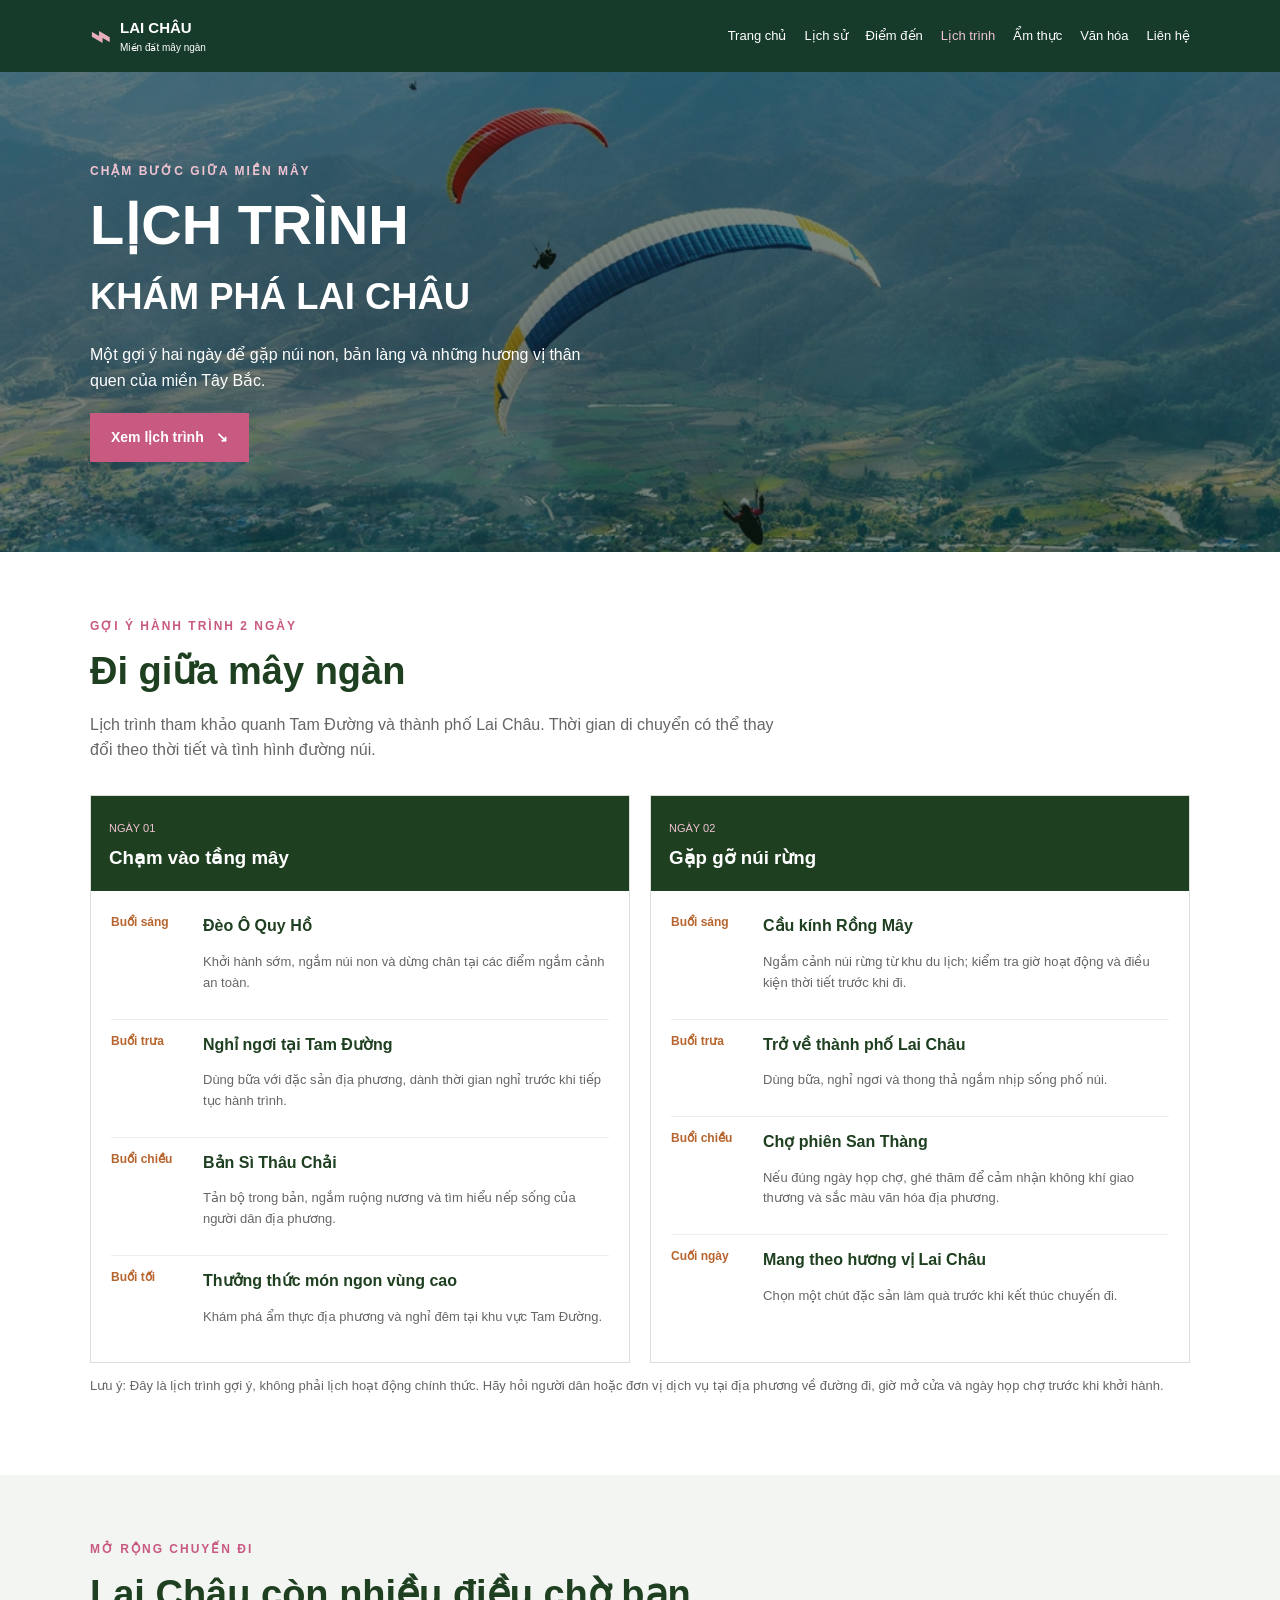
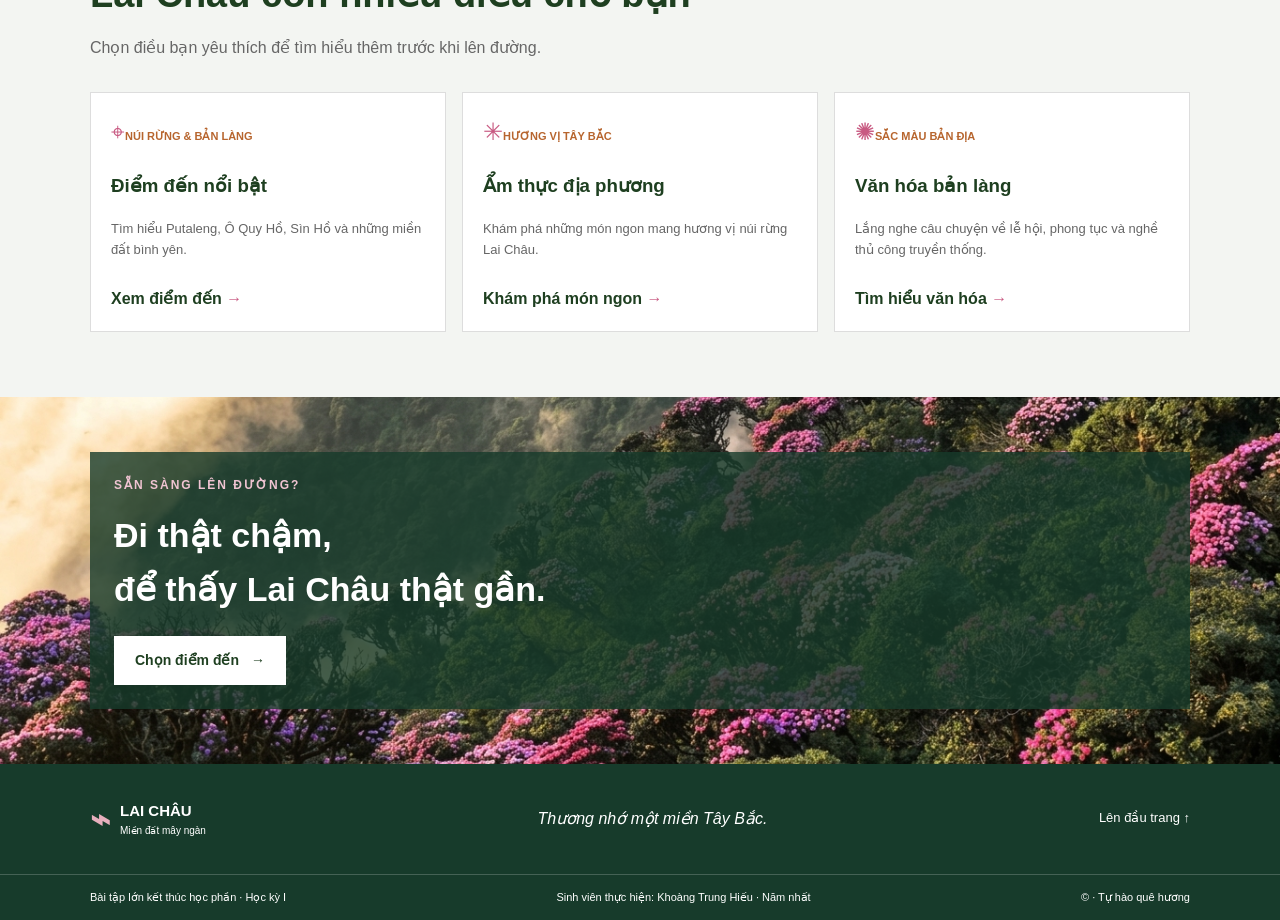
==== itinerary.html @ 1adc4ab5 "thêm css thêm các mục ở thanh công cụ" ====
<!doctype html>
<html lang="vi">
  <head>
    <meta charset="UTF-8" />
    <meta name="viewport" content="width=device-width, initial-scale=1.0" />
    <meta
      name="description"
      content="Gợi ý lịch trình 2 ngày khám phá núi rừng, bản làng và ẩm thực Lai Châu."
    />
    <meta name="theme-color" content="#173b2b" />
    <title>Lịch trình & Khám phá — Lai Châu</title>
    <link rel="stylesheet" href="css/style.css" />
    <script src="script.js" defer></script>
  </head>
  <body>
    <header class="thanh-dieu-huong" id="dau-trang">
      <nav class="thanh-menu khung-noi-dung" aria-label="Điều hướng chính">
        <a
          class="thuong-hieu"
          href="index.html"
          aria-label="Lai Châu - trang chủ"
          ><span class="thuong-hieu-bieu-tuong" aria-hidden="true">⌁</span
          ><span
            >LAI CHÂU<span class="thuong-hieu-chu-nho"
              >Miền đất mây ngàn</span
            ></span
          ></a
        >
        <button
          class="nut-menu-di-dong"
          type="button"
          aria-label="Mở menu"
          aria-expanded="false"
          aria-controls="danh-sach-menu"
        >
          <span></span><span></span><span></span>
        </button>
        <ul class="danh-sach-menu" id="danh-sach-menu">
          <li><a href="index.html">Trang chủ</a></li>
          <li><a href="index.html#lich-su">Lịch sử</a></li>
          <li><a href="places.html">Điểm đến</a></li>
          <li><a href="lich-trinh.html" aria-current="page">Lịch trình</a></li>
          <li><a href="food.html">Ẩm thực</a></li>
          <li><a href="culture.html">Văn hóa</a></li>
          <li><a href="contact.html">Liên hệ</a></li>
        </ul>
      </nav>
    </header>
    <main>
      <section
        class="anh-bia anh-bia-trang anh-bia-lich-trinh"
        aria-labelledby="tieu-de-chinh"
      >
        <div class="anh-bia-lop-phu"></div>
        <div class="anh-bia-noi-dung khung-noi-dung">
          <p class="nhan-tren">CHẬM BƯỚC GIỮA MIỀN MÂY</p>
          <h1 id="tieu-de-chinh">
            LỊCH TRÌNH<br /><span>KHÁM PHÁ LAI CHÂU</span>
          </h1>
          <p class="mo-ta-anh-bia">
            Một gợi ý hai ngày để gặp núi non, bản làng và những hương vị thân
            quen của miền Tây Bắc.
          </p>
          <a class="nut-chinh" href="#lich-trinh-goi-y"
            >Xem lịch trình <span aria-hidden="true">↘</span></a
          >
        </div>
      </section>

      <section
        class="khoang-cach"
        id="lich-trinh-goi-y"
        aria-labelledby="tieu-de-lich-trinh"
      >
        <div class="khung-noi-dung">
          <div class="tieu-de-phan">
            <p class="nhan-phan">GỢI Ý HÀNH TRÌNH 2 NGÀY</p>
            <h2 id="tieu-de-lich-trinh">Đi giữa mây ngàn</h2>
            <p>
              Lịch trình tham khảo quanh Tam Đường và thành phố Lai Châu. Thời
              gian di chuyển có thể thay đổi theo thời tiết và tình hình đường
              núi.
            </p>
          </div>
          <div class="lich-trinh-luoi">
            <article class="ngay-hanh-trinh">
              <div class="ngay-hanh-trinh-dau">
                <span>NGÀY 01</span>
                <h3>Chạm vào tầng mây</h3>
              </div>
              <ol class="cac-hoat-dong">
                <li>
                  <time>Buổi sáng</time>
                  <div>
                    <h4>Đèo Ô Quy Hồ</h4>
                    <p>
                      Khởi hành sớm, ngắm núi non và dừng chân tại các điểm ngắm
                      cảnh an toàn.
                    </p>
                  </div>
                </li>
                <li>
                  <time>Buổi trưa</time>
                  <div>
                    <h4>Nghỉ ngơi tại Tam Đường</h4>
                    <p>
                      Dùng bữa với đặc sản địa phương, dành thời gian nghỉ trước
                      khi tiếp tục hành trình.
                    </p>
                  </div>
                </li>
                <li>
                  <time>Buổi chiều</time>
                  <div>
                    <h4>Bản Sì Thâu Chải</h4>
                    <p>
                      Tản bộ trong bản, ngắm ruộng nương và tìm hiểu nếp sống
                      của người dân địa phương.
                    </p>
                  </div>
                </li>
                <li>
                  <time>Buổi tối</time>
                  <div>
                    <h4>Thưởng thức món ngon vùng cao</h4>
                    <p>
                      Khám phá ẩm thực địa phương và nghỉ đêm tại khu vực Tam
                      Đường.
                    </p>
                  </div>
                </li>
              </ol>
            </article>
            <article class="ngay-hanh-trinh">
              <div class="ngay-hanh-trinh-dau">
                <span>NGÀY 02</span>
                <h3>Gặp gỡ núi rừng</h3>
              </div>
              <ol class="cac-hoat-dong">
                <li>
                  <time>Buổi sáng</time>
                  <div>
                    <h4>Cầu kính Rồng Mây</h4>
                    <p>
                      Ngắm cảnh núi rừng từ khu du lịch; kiểm tra giờ hoạt động
                      và điều kiện thời tiết trước khi đi.
                    </p>
                  </div>
                </li>
                <li>
                  <time>Buổi trưa</time>
                  <div>
                    <h4>Trở về thành phố Lai Châu</h4>
                    <p>
                      Dùng bữa, nghỉ ngơi và thong thả ngắm nhịp sống phố núi.
                    </p>
                  </div>
                </li>
                <li>
                  <time>Buổi chiều</time>
                  <div>
                    <h4>Chợ phiên San Thàng</h4>
                    <p>
                      Nếu đúng ngày họp chợ, ghé thăm để cảm nhận không khí giao
                      thương và sắc màu văn hóa địa phương.
                    </p>
                  </div>
                </li>
                <li>
                  <time>Cuối ngày</time>
                  <div>
                    <h4>Mang theo hương vị Lai Châu</h4>
                    <p>
                      Chọn một chút đặc sản làm quà trước khi kết thúc chuyến
                      đi.
                    </p>
                  </div>
                </li>
              </ol>
            </article>
          </div>
          <p class="luu-y-hanh-trinh">
            Lưu ý: Đây là lịch trình gợi ý, không phải lịch hoạt động chính
            thức. Hãy hỏi người dân hoặc đơn vị dịch vụ tại địa phương về đường
            đi, giờ mở cửa và ngày họp chợ trước khi khởi hành.
          </p>
        </div>
      </section>

      <section
        class="khoang-cach nen-sang"
        id="kham-pha-them"
        aria-labelledby="tieu-de-kham-pha"
      >
        <div class="khung-noi-dung">
          <div class="tieu-de-phan">
            <p class="nhan-phan">MỞ RỘNG CHUYẾN ĐI</p>
            <h2 id="tieu-de-kham-pha">Lai Châu còn nhiều điều chờ bạn</h2>
            <p>Chọn điều bạn yêu thích để tìm hiểu thêm trước khi lên đường.</p>
          </div>
          <div class="kham-pha-luoi">
            <a class="the-kham-pha" href="places.html#cac-diem-den"
              ><span class="kham-pha-bieu-tuong" aria-hidden="true">⌖</span
              ><span class="moc-nhan">NÚI RỪNG & BẢN LÀNG</span>
              <h3>Điểm đến nổi bật</h3>
              <p>
                Tìm hiểu Putaleng, Ô Quy Hồ, Sìn Hồ và những miền đất bình yên.
              </p>
              <span class="lien-ket-chu"
                >Xem điểm đến <span aria-hidden="true">→</span></span
              ></a
            >
            <a class="the-kham-pha" href="food.html"
              ><span class="kham-pha-bieu-tuong" aria-hidden="true">✳</span
              ><span class="moc-nhan">HƯƠNG VỊ TÂY BẮC</span>
              <h3>Ẩm thực địa phương</h3>
              <p>Khám phá những món ngon mang hương vị núi rừng Lai Châu.</p>
              <span class="lien-ket-chu"
                >Khám phá món ngon <span aria-hidden="true">→</span></span
              ></a
            >
            <a class="the-kham-pha" href="culture.html"
              ><span class="kham-pha-bieu-tuong" aria-hidden="true">✺</span
              ><span class="moc-nhan">SẮC MÀU BẢN ĐỊA</span>
              <h3>Văn hóa bản làng</h3>
              <p>
                Lắng nghe câu chuyện về lễ hội, phong tục và nghề thủ công
                truyền thống.
              </p>
              <span class="lien-ket-chu"
                >Tìm hiểu văn hóa <span aria-hidden="true">→</span></span
              ></a
            >
          </div>
        </div>
      </section>

      <section class="loi-moi-kham-pha">
        <div class="khung-noi-dung loi-moi-noi-dung">
          <p class="nhan-tren">SẴN SÀNG LÊN ĐƯỜNG?</p>
          <h2>Đi thật chậm,<br />để thấy Lai Châu thật gần.</h2>
          <a class="nut-chinh nut-chinh-sang" href="places.html"
            >Chọn điểm đến <span aria-hidden="true">→</span></a
          >
        </div>
      </section>
    </main>
    <footer class="chan-trang">
      <div class="khung-noi-dung chan-trang-tren">
        <a class="thuong-hieu thuong-hieu-chan" href="index.html"
          ><span class="thuong-hieu-bieu-tuong" aria-hidden="true">⌁</span
          ><span
            >LAI CHÂU<span class="thuong-hieu-chu-nho"
              >Miền đất mây ngàn</span
            ></span
          ></a
        >
        <p>Thương nhớ một miền Tây Bắc.</p>
        <a class="lien-ket-len-dau" href="#dau-trang">Lên đầu trang ↑</a>
      </div>
      <div class="chan-trang-duoi">
        <div class="khung-noi-dung chan-trang-duoi-noi-dung">
          <span>Bài tập lớn kết thúc học phần · Học kỳ I</span
          ><span>Sinh viên thực hiện: Khoàng Trung Hiếu · Năm nhất</span
          ><span>© <span id="nam-hien-tai"></span> · Tự hào quê hương</span>
        </div>
      </div>
    </footer>
  </body>
</html>
---- css/style.css ----
/* Cài đặt chung cho tất cả các trang */
* {
    box-sizing: border-box;
}

html {
    scroll-behavior: smooth;
}

body {
    margin: 0;
    color: #333;
    background-color: #fff;
    font-family: "Segoe UI", Tahoma, Arial, sans-serif;
    line-height: 1.6;
}

img {
    display: block;
    max-width: 100%;
}

a {
    color: inherit;
    text-decoration: none;
}

button,
input,
textarea {
    font: inherit;
}

.khung-noi-dung {
    width: 90%;
    max-width: 1100px;
    margin: 0 auto;
}

.khoang-cach {
    padding: 65px 0;
}

.nen-sang {
    background-color: #f3f5f2;
}

/* Đầu trang và menu điều hướng */
.thanh-dieu-huong {
    position: sticky;
    top: 0;
    z-index: 10;
    color: #fff;
    background-color: #173b2b;
}

.thanh-menu {
    display: flex;
    min-height: 72px;
    align-items: center;
    justify-content: space-between;
    gap: 20px;
}

.thuong-hieu {
    display: flex;
    align-items: center;
    gap: 10px;
    font-size: 15px;
    font-weight: bold;
}

.thuong-hieu-bieu-tuong {
    color: #e7afbd;
    font-size: 34px;
}

.thuong-hieu-chu-nho {
    display: block;
    font-size: 10px;
    font-weight: normal;
}

.danh-sach-menu {
    display: flex;
    flex-wrap: wrap;
    gap: 8px 18px;
    margin: 0;
    padding: 0;
    list-style: none;
}

.danh-sach-menu a {
    display: block;
    padding: 8px 0;
    font-size: 13px;
}

.danh-sach-menu a:hover,
.danh-sach-menu a[aria-current="page"] {
    color: #f0c4d2;
}

/* Ẩn nút menu vì các liên kết luôn hiển thị */
.nut-menu-di-dong {
    display: none;
}

/* Ảnh bìa và nút liên kết */
.anh-bia {
    position: relative;
    display: flex;
    min-height: 570px;
    align-items: center;
    overflow: hidden;
    color: #fff;
    background-color: #344a37;
    background-image: url("../assets/hinhnen1.png");
    background-position: center;
    background-size: cover;
}

.anh-bia-lop-phu {
    position: absolute;
    top: 0;
    right: 0;
    bottom: 0;
    left: 0;
    background-color: rgba(15, 35, 25, 0.55);
}

.anh-bia-noi-dung {
    position: relative;
    z-index: 1;
    padding: 50px 0;
}

.nhan-tren,
.nhan-phan {
    margin: 0 0 12px;
    color: #c85a82;
    font-size: 12px;
    font-weight: bold;
    letter-spacing: 2px;
}

.anh-bia .nhan-tren {
    color: #f0c4d2;
}

.anh-bia h1 {
    max-width: 750px;
    margin: 0;
    font-size: 56px;
    line-height: 1.15;
}

.anh-bia h1 span {
    font-size: 0.65em;
}

.mo-ta-anh-bia {
    max-width: 500px;
    margin: 20px 0;
}

.nut-chinh {
    display: inline-block;
    border: 1px solid #c85a82;
    padding: 12px 20px;
    color: #fff;
    background-color: #c85a82;
    font-size: 14px;
    font-weight: bold;
}

.nut-chinh:hover {
    background-color: #a9466b;
}

.nut-chinh span {
    margin-left: 8px;
}

.cuon-xuong,
.anh-bia-chu-thich {
    position: absolute;
    z-index: 1;
    bottom: 20px;
    font-size: 11px;
}

.cuon-xuong {
    left: 5%;
}

.anh-bia-chu-thich {
    right: 5%;
}

/* Tiêu đề các phần nội dung */
.tieu-de-phan {
    max-width: 700px;
    margin-bottom: 32px;
}

.tieu-de-phan h2,
.gioi-thieu-noi-dung h2 {
    margin: 0;
    color: #1e3f20;
    font-size: 38px;
    line-height: 1.25;
}

.tieu-de-phan > p:last-child {
    color: #666;
}

.tieu-de-giua {
    margin-right: auto;
    margin-left: auto;
    text-align: center;
}

/* Phần giới thiệu trang chủ */
.gioi-thieu-luoi {
    display: grid;
    grid-template-columns: 1fr 1fr;
    align-items: center;
    gap: 45px;
}

.gioi-thieu-noi-dung h2 em {
    color: #c85a82;
}

.gioi-thieu-noi-dung > p:not(.nhan-phan) {
    color: #666;
}

.lien-ket-chu {
    display: inline-block;
    margin-top: 12px;
    color: #1e3f20;
    font-weight: bold;
}

.lien-ket-chu span {
    color: #c85a82;
}

.gioi-thieu-anh {
    position: relative;
}

.gioi-thieu-anh img {
    width: 100%;
    height: 350px;
    object-fit: cover;
}

.ghi-chu-anh {
    position: absolute;
    right: 0;
    bottom: 0;
    padding: 12px 16px;
    color: #fff;
    background-color: #1e3f20;
}

.ghi-chu-anh span {
    display: block;
    color: #f0c4d2;
    font-size: 11px;
}

.dau-trang-tri {
    display: none;
}

/* Các mốc lịch sử */
.dong-thoi-gian {
    display: grid;
    grid-template-columns: 1fr 1fr;
    gap: 24px;
}

.moc-thoi-gian {
    display: flex;
    align-items: center;
    gap: 16px;
    padding: 16px;
    background-color: #fff;
}

.moc-thoi-gian.moc-le {
    flex-direction: row-reverse;
    text-align: right;
}

.moc-anh {
    position: relative;
    flex: 0 0 120px;
}

.moc-anh img {
    width: 120px;
    height: 110px;
    object-fit: cover;
}

.moc-so {
    position: absolute;
    right: 0;
    bottom: 0;
    padding: 2px 8px;
    color: #fff;
    background-color: #c85a82;
}

.moc-nhan {
    color: #b7652e;
    font-size: 11px;
    font-weight: bold;
}

.moc-noi-dung h3,
.the-van-hoa h3 {
    margin: 6px 0;
    color: #1e3f20;
}

.moc-noi-dung p,
.the-van-hoa p {
    margin: 0;
    color: #666;
    font-size: 13px;
}

/* Các thẻ địa điểm tham quan */
.luoi-diem-den {
    display: grid;
    grid-template-columns: repeat(3, 1fr);
    grid-auto-rows: 230px;
    gap: 16px;
}

.the-diem-den {
    position: relative;
    min-height: 230px;
    overflow: hidden;
    color: #fff;
    background-color: #566a52;
}

.the-diem-den-lon {
    grid-row: span 2;
}

.the-diem-den img {
    width: 100%;
    height: 100%;
    object-fit: cover;
}

.the-lop-chu {
    position: absolute;
    right: 0;
    bottom: 0;
    left: 0;
    padding: 16px;
    background-color: rgba(15, 35, 25, 0.78);
}

.the-lop-chu > span {
    color: #f0c4d2;
    font-size: 11px;
    font-weight: bold;
}

.the-lop-chu h3 {
    margin: 4px 0;
    font-size: 22px;
}

.the-lop-chu p {
    margin: 0;
    font-size: 13px;
}

.the-so {
    position: absolute;
    top: 10px;
    right: 12px;
    padding: 2px 7px;
    background-color: rgba(0, 0, 0, 0.5);
}

/* Các món ăn đặc sản */
.mon-an-danh-sach {
    display: grid;
    gap: 32px;
}

.mon-an {
    display: grid;
    grid-template-columns: 1fr 1fr;
    align-items: center;
    gap: 35px;
}

.mon-an-dao .mon-an-minh-hoa {
    order: 2;
}

.mon-an-dao .mon-an-thong-tin {
    order: 1;
}

.mon-an-minh-hoa {
    height: 250px;
    overflow: hidden;
    background-color: #e9eee7;
}

.mon-an-minh-hoa img {
    width: 100%;
    height: 100%;
    object-fit: cover;
}

.mon-an-thong-tin h3 {
    margin: 0;
    color: #1e3f20;
    font-size: 30px;
}

.mon-an-thong-tin > p:not(.nhan-phan) {
    color: #666;
}

.mon-an-tu-khoa {
    color: #c85a82;
    font-size: 13px;
}

/* Phần văn hóa */
.van-hoa-bo-cuc {
    display: grid;
    grid-template-columns: 1fr 1fr;
    gap: 32px;
}

.van-hoa-anh {
    position: relative;
    min-height: 450px;
}

.van-hoa-anh img {
    width: 100%;
    height: 100%;
    min-height: 450px;
    object-fit: cover;
}

.van-hoa-anh-chu {
    position: absolute;
    right: 0;
    bottom: 0;
    left: 0;
    padding: 12px;
    color: #fff;
    background-color: rgba(15, 35, 25, 0.7);
    font-size: 12px;
}

.van-hoa-danh-sach {
    display: flex;
    flex-direction: column;
    justify-content: center;
}

.the-van-hoa {
    display: flex;
    gap: 16px;
    border-bottom: 1px solid #ddd;
    padding: 14px 0;
}

.the-van-hoa:last-child {
    border-bottom: 0;
}

.van-hoa-bieu-tuong {
    display: flex;
    width: 42px;
    height: 42px;
    flex: 0 0 42px;
    align-items: center;
    justify-content: center;
    border: 1px solid #e2cbd2;
    border-radius: 50%;
    color: #c85a82;
}

/* Liên hệ và biểu mẫu */
.lien-he-luoi {
    display: grid;
    grid-template-columns: 1fr 1fr;
    gap: 32px;
}

.ban-do,
.ban-do iframe {
    width: 100%;
    min-height: 380px;
}

.ban-do iframe {
    border: 0;
}

.form-gop-y {
    display: flex;
    flex-direction: column;
}

.form-gop-y label {
    margin-bottom: 5px;
    color: #1e3f20;
    font-weight: bold;
}

.form-gop-y input,
.form-gop-y textarea {
    margin-bottom: 14px;
    border: 1px solid #ccc;
    padding: 10px;
}

.form-gop-y textarea {
    min-height: 110px;
    resize: vertical;
}

.nut-gui {
    align-self: flex-start;
    cursor: pointer;
}

.thong-bao-form {
    min-height: 22px;
    color: #1e3f20;
}

.ghi-chu-bieu-mau {
    color: #666;
    font-size: 13px;
}

/* Lời mời và chân trang */
.loi-moi-kham-pha {
    padding: 55px 0;
    color: #fff;
    background-color: #1e3f20;
    background-image: url("../assets/hinhnen1.png");
    background-position: center;
    background-size: cover;
}

.loi-moi-noi-dung {
    padding: 24px;
    background-color: rgba(23, 59, 43, 0.8);
}

.loi-moi-noi-dung .nhan-tren {
    color: #f0c4d2;
}

.loi-moi-noi-dung h2 {
    margin: 0 0 20px;
    font-size: 34px;
}

.nut-chinh-sang {
    border-color: #fff;
    color: #1e3f20;
    background-color: #fff;
}

.nut-chinh-sang:hover {
    background-color: #f0c4d2;
}

.chan-trang {
    color: #fff;
    background-color: #173b2b;
}

.chan-trang-tren {
    display: flex;
    min-height: 110px;
    align-items: center;
    justify-content: space-between;
    gap: 20px;
}

.chan-trang-tren > p {
    font-style: italic;
}

.lien-ket-len-dau {
    font-size: 13px;
}

.chan-trang-duoi {
    border-top: 1px solid rgba(255, 255, 255, 0.2);
}

.chan-trang-duoi-noi-dung {
    display: flex;
    justify-content: space-between;
    gap: 12px;
    padding: 14px 0;
    font-size: 11px;
}

/* Lịch trình và các thẻ khám phá */
.lich-trinh-luoi {
    display: grid;
    grid-template-columns: 1fr 1fr;
    gap: 20px;
}

.ngay-hanh-trinh {
    border: 1px solid #ddd;
    background-color: #fff;
}

.ngay-hanh-trinh-dau {
    padding: 18px;
    color: #fff;
    background-color: #1e3f20;
}

.ngay-hanh-trinh-dau > span {
    color: #f0c4d2;
    font-size: 11px;
}

.ngay-hanh-trinh-dau h3 {
    margin: 4px 0 0;
}

.cac-hoat-dong {
    margin: 0;
    padding: 10px 20px;
    list-style: none;
}

.cac-hoat-dong li {
    display: grid;
    grid-template-columns: 80px 1fr;
    gap: 12px;
    border-bottom: 1px solid #eee;
    padding: 12px 0;
}

.cac-hoat-dong li:last-child {
    border-bottom: 0;
}

.cac-hoat-dong time {
    color: #b7652e;
    font-size: 12px;
    font-weight: bold;
}

.cac-hoat-dong h4 {
    margin: 0;
    color: #1e3f20;
}

.cac-hoat-dong p,
.luu-y-hanh-trinh {
    color: #666;
    font-size: 13px;
}

.kham-pha-luoi {
    display: grid;
    grid-template-columns: repeat(3, 1fr);
    gap: 16px;
}

.the-kham-pha {
    min-height: 210px;
    padding: 20px;
    border: 1px solid #ddd;
    background-color: #fff;
}

.kham-pha-bieu-tuong {
    color: #c85a82;
    font-size: 24px;
}

.the-kham-pha h3 {
    color: #1e3f20;
}

.the-kham-pha p {
    color: #666;
    font-size: 13px;
}

/* Ảnh bìa riêng cho từng trang */
.anh-bia-trang {
    min-height: 480px;
}

.anh-bia-trang.anh-bia-diem-den {
    background-image: url("../assets/oquyho/oquyho2.webp");
}

.anh-bia-trang.anh-bia-am-thuc {
    background-image: url("../assets/sithauchai/sithauchai1.jpg");
}

.anh-bia-trang.anh-bia-van-hoa {
    background-image: url("../assets/sithauchai/sithauchai1.jpg");
}

.anh-bia-trang.anh-bia-lien-he {
    background-image: url("../assets/caukinhrongmay/caukinhrongmay1.jpg");
}

.anh-bia-trang.anh-bia-lich-trinh {
    background-image: url("../assets/sithauchai/sithauchai3.webp");
}

:focus-visible {
    outline: 2px solid #c85a82;
    outline-offset: 3px;
}

/* Sắp xếp lại nội dung trên màn hình nhỏ */
@media (max-width: 760px) {
    .thanh-menu {
        align-items: flex-start;
        flex-direction: column;
        justify-content: center;
        padding: 12px 0;
    }

    .danh-sach-menu {
        gap: 4px 14px;
    }

    .anh-bia {
        min-height: 500px;
    }

    .anh-bia-trang {
        min-height: 450px;
    }

    .anh-bia h1 {
        font-size: 44px;
    }

    .gioi-thieu-luoi,
    .van-hoa-bo-cuc,
    .lien-he-luoi {
        grid-template-columns: 1fr;
    }

    .dong-thoi-gian {
        grid-template-columns: 1fr;
    }

    .luoi-diem-den {
        grid-template-columns: 1fr 1fr;
    }

    .the-diem-den-lon {
        grid-column: span 2;
        grid-row: auto;
    }

    .mon-an {
        grid-template-columns: 1fr;
        gap: 16px;
    }

    .mon-an-dao .mon-an-minh-hoa,
    .mon-an-dao .mon-an-thong-tin {
        order: initial;
    }

    .lich-trinh-luoi,
    .kham-pha-luoi {
        grid-template-columns: 1fr;
    }

    .ban-do,
    .ban-do iframe {
        min-height: 300px;
    }

    .chan-trang-duoi-noi-dung {
        flex-direction: column;
    }
}

@media (max-width: 480px) {
    .khung-noi-dung {
        width: 92%;
    }

    .khoang-cach {
        padding: 45px 0;
    }

    .anh-bia {
        min-height: 460px;
    }

    .anh-bia h1 {
        font-size: 36px;
    }

    .tieu-de-phan h2,
    .gioi-thieu-noi-dung h2 {
        font-size: 30px;
    }

    .gioi-thieu-anh img {
        height: 270px;
    }

    .moc-thoi-gian,
    .moc-thoi-gian.moc-le {
        align-items: flex-start;
        flex-direction: column;
        text-align: left;
    }

    .luoi-diem-den {
        grid-template-columns: 1fr;
        grid-auto-rows: 220px;
    }

    .the-diem-den-lon {
        grid-column: auto;
    }

    .van-hoa-anh,
    .van-hoa-anh img {
        min-height: 320px;
    }

    .chan-trang-tren {
        align-items: flex-start;
        flex-direction: column;
        justify-content: center;
        padding: 18px 0;
    }

    .loi-moi-noi-dung h2 {
        font-size: 28px;
    }
}
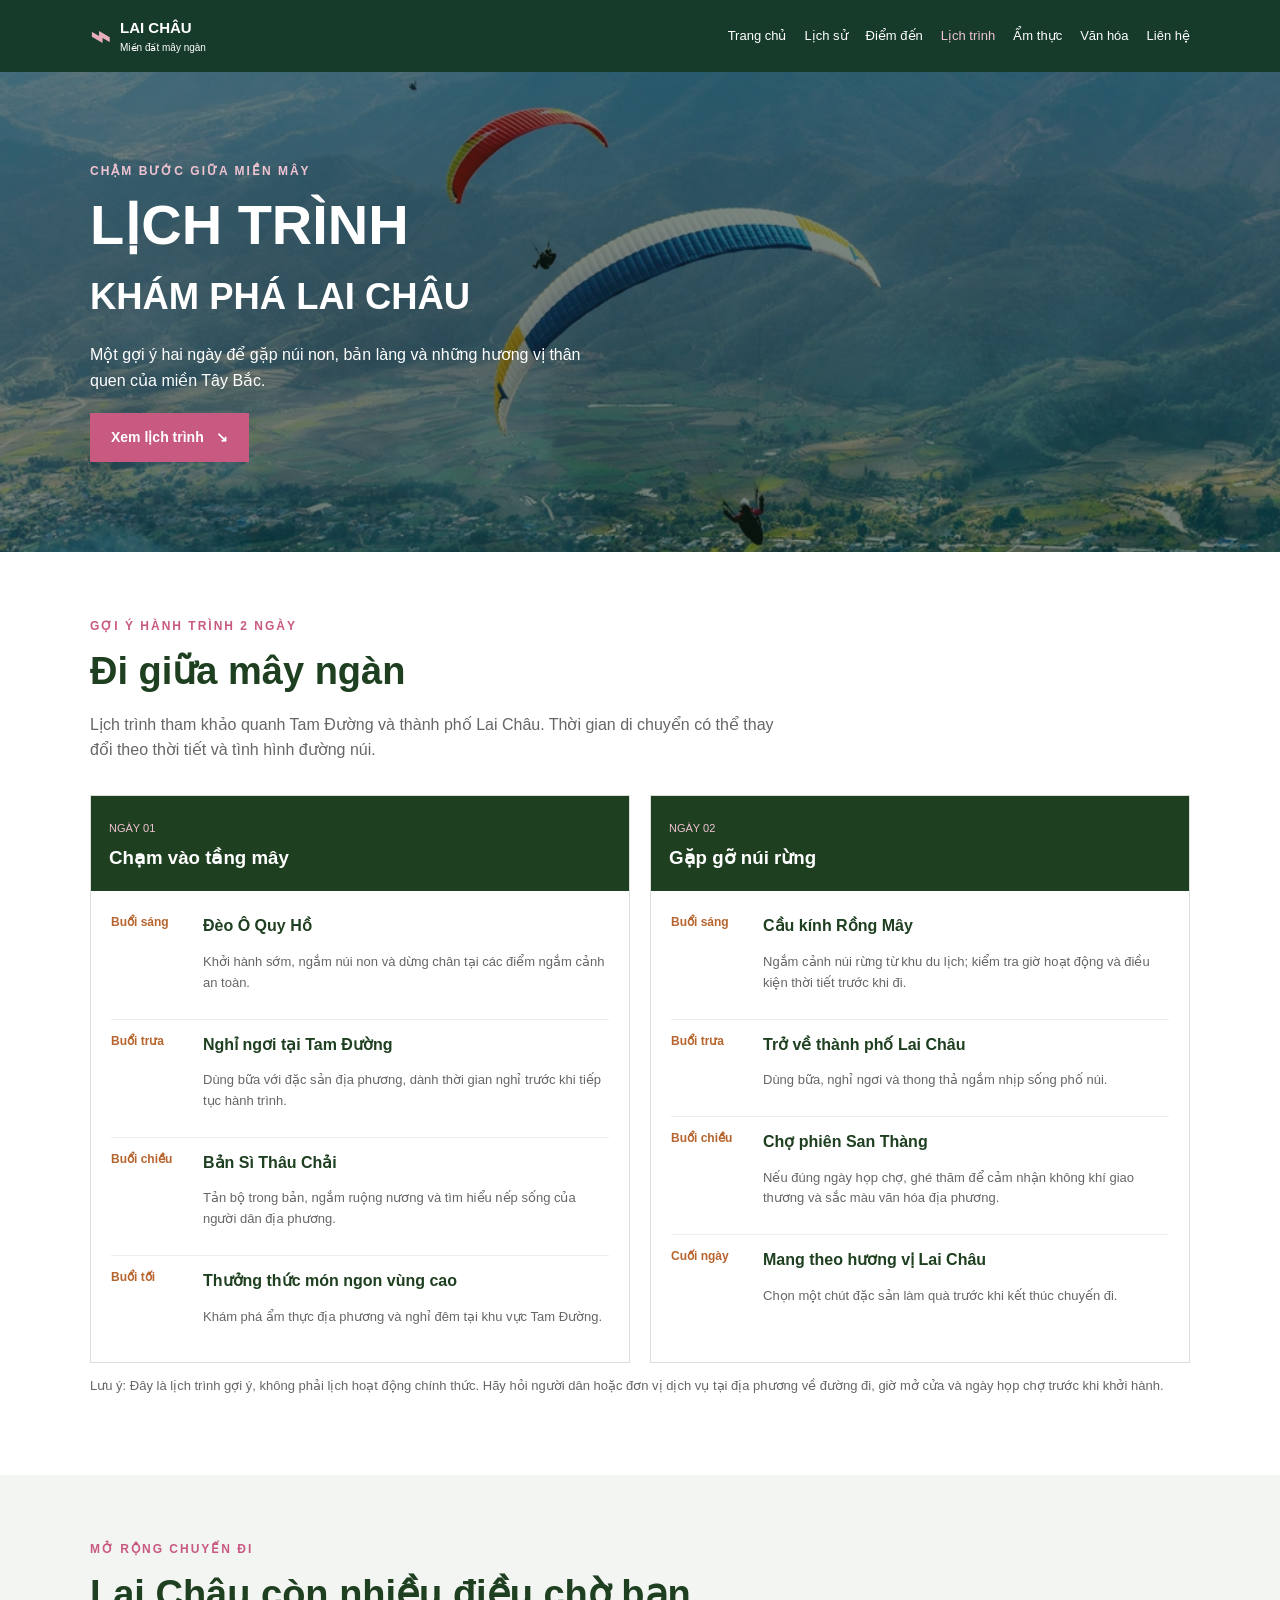
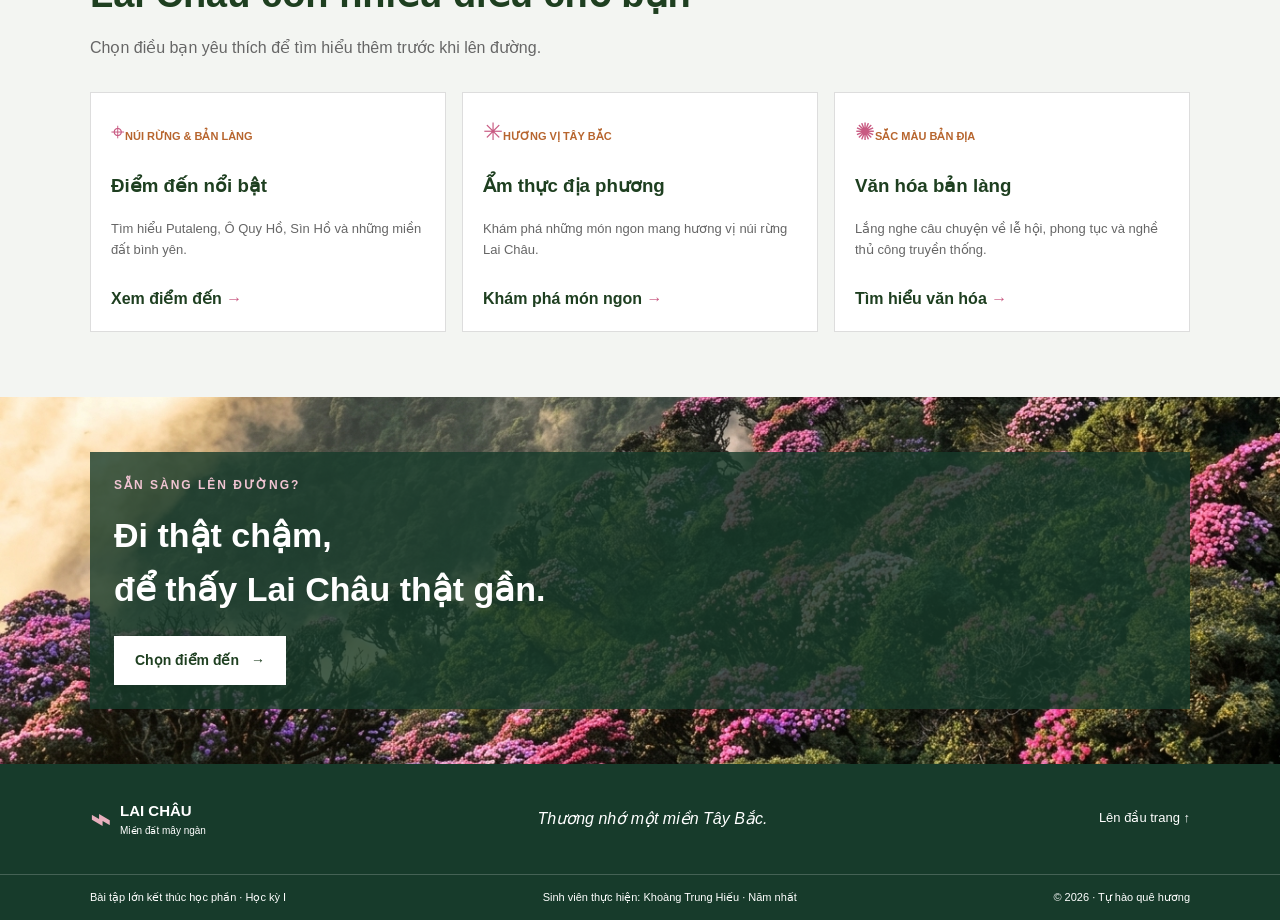
==== commit aed3ea23: "Improve mobile navigation and feedback form Co-authored-by: Copilot <223556219+Copilot@users.noreply" ====
--- a/itinerary.html
+++ b/itinerary.html
@@ -39,7 +39,7 @@
           <li><a href="index.html">Trang chủ</a></li>
           <li><a href="index.html#lich-su">Lịch sử</a></li>
           <li><a href="places.html">Điểm đến</a></li>
-          <li><a href="lich-trinh.html" aria-current="page">Lịch trình</a></li>
+          <li><a href="itinerary.html" aria-current="page">Lịch trình</a></li>
           <li><a href="food.html">Ẩm thực</a></li>
           <li><a href="culture.html">Văn hóa</a></li>
           <li><a href="contact.html">Liên hệ</a></li>
--- a/css/style.css
+++ b/css/style.css
@@ -104,6 +104,13 @@
 /* Ẩn nút menu vì các liên kết luôn hiển thị */
 .nut-menu-di-dong {
     display: none;
+}
+
+.nut-menu-di-dong span {
+    display: block;
+    width: 22px;
+    height: 2px;
+    background-color: #fff;
 }
 
 /* Ảnh bìa và nút liên kết */
@@ -747,14 +754,41 @@
 /* Sắp xếp lại nội dung trên màn hình nhỏ */
 @media (max-width: 760px) {
     .thanh-menu {
-        align-items: flex-start;
+        align-items: center;
+        flex-direction: row;
+        justify-content: space-between;
+        flex-wrap: wrap;
+        gap: 8px 16px;
+        padding: 12px 0;
+    }
+
+    .nut-menu-di-dong {
+        display: flex;
+        width: 42px;
+        height: 42px;
         flex-direction: column;
+        align-items: center;
         justify-content: center;
-        padding: 12px 0;
+        gap: 5px;
+        border: 1px solid rgba(255, 255, 255, 0.45);
+        border-radius: 4px;
+        background: transparent;
+        cursor: pointer;
     }
 
     .danh-sach-menu {
+        display: none;
+        width: 100%;
+        flex-direction: column;
         gap: 4px 14px;
+    }
+
+    .danh-sach-menu.danh-sach-menu-mo {
+        display: flex;
+    }
+
+    .danh-sach-menu a {
+        padding: 8px 4px;
     }
 
     .anh-bia {
